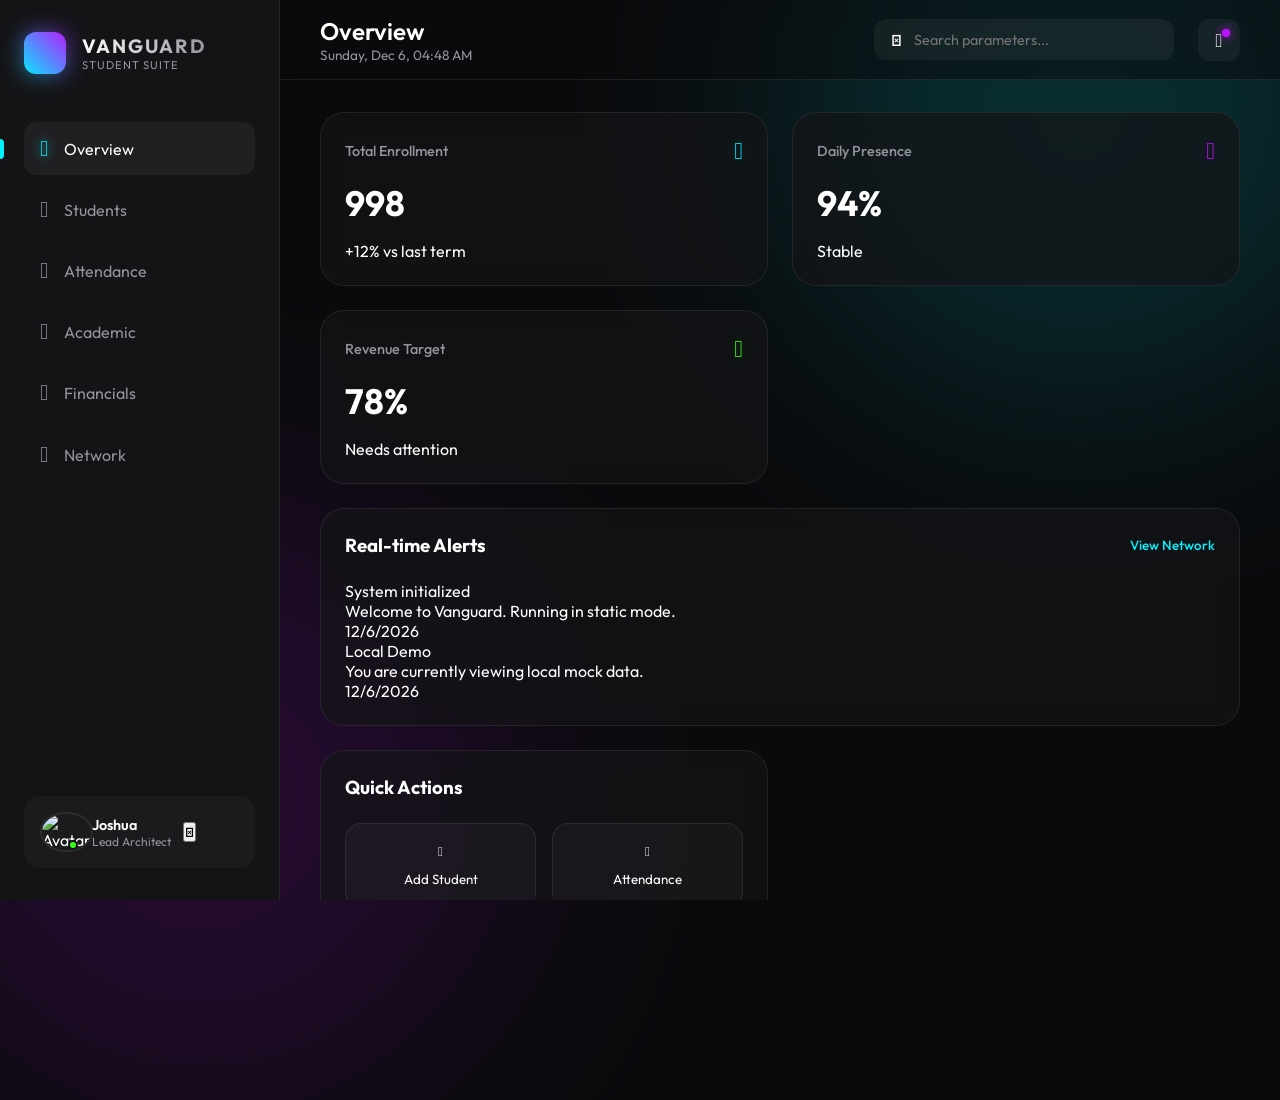
==== index.html @ 593d057b "chore: add root index.html redirect to app for GitHub Pages" ====
<!DOCTYPE html>
<html lang="en">
<head>
  <meta charset="UTF-8" />
  <meta name="viewport" content="width=device-width, initial-scale=1.0" />
  <title>Vanguard | Student Ecosystem</title>
  <meta http-equiv="refresh" content="0; url=./public/index.html" />
  <script>location.replace("./public/index.html");</script>
  <style>
    html, body { margin: 0; height: 100%; background: #0a0a0c; color: #00f2ff;
      font-family: system-ui, sans-serif; display: grid; place-items: center; }
    a { color: #00f2ff; }
  </style>
</head>
<body>
  <p>Loading Vanguard… <a href="./public/index.html">continue</a></p>
</body>
</html>
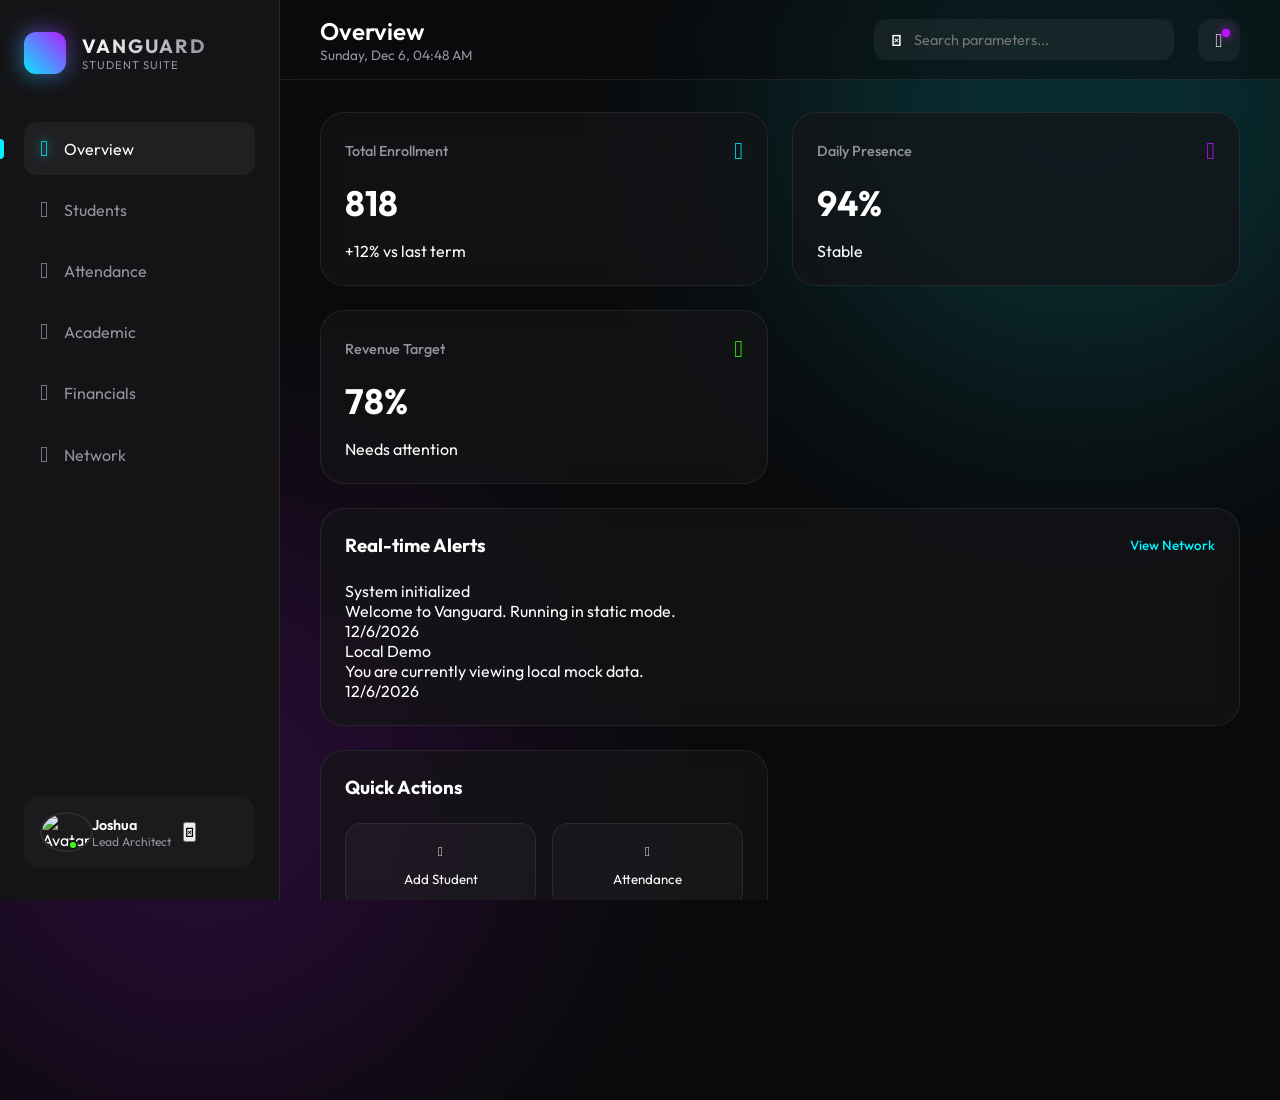
==== commit 49793ba9: "chore: serve full app at repo root for GitHub Pages" ====
--- a/index.html
+++ b/index.html
@@ -1,18 +1,289 @@
 <!DOCTYPE html>
 <html lang="en">
 <head>
-  <meta charset="UTF-8" />
-  <meta name="viewport" content="width=device-width, initial-scale=1.0" />
-  <title>Vanguard | Student Ecosystem</title>
-  <meta http-equiv="refresh" content="0; url=./public/index.html" />
-  <script>location.replace("./public/index.html");</script>
-  <style>
-    html, body { margin: 0; height: 100%; background: #0a0a0c; color: #00f2ff;
-      font-family: system-ui, sans-serif; display: grid; place-items: center; }
-    a { color: #00f2ff; }
-  </style>
+    <meta charset="UTF-8">
+    <meta name="viewport" content="width=device-width, initial-scale=1.0, maximum-scale=1.0, user-scalable=no">
+    <title>Vanguard | Student Ecosystem</title>
+    <link rel="preconnect" href="https://fonts.googleapis.com">
+    <link rel="preconnect" href="https://fonts.gstatic.com" crossorigin>
+    <link href="https://fonts.googleapis.com/css2?family=Outfit:wght@300;400;500;600;700&family=JetBrains+Mono:wght@400;500&display=swap" rel="stylesheet">
+    <link rel="stylesheet" href="public/css/style.css">
+    <meta name="theme-color" content="#0a0a0c">
+    <link rel="manifest" href="public/manifest.json">
 </head>
 <body>
-  <p>Loading Vanguard… <a href="./public/index.html">continue</a></p>
+    <div class="app-container">
+        <!-- Background Elements -->
+        <div class="bg-glow bg-glow-1"></div>
+        <div class="bg-glow bg-glow-2"></div>
+        
+        <!-- Sidebar Navigation -->
+        <aside class="sidebar" id="sidebar">
+            <div class="brand">
+                <div class="logo">
+                    <div class="logo-inner"></div>
+                </div>
+                <div class="brand-text">
+                    <h1>VANGUARD</h1>
+                    <p>Student Suite</p>
+                </div>
+            </div>
+
+            <nav class="nav-menu">
+                <a href="#" class="nav-link active" data-view="dashboard">
+                    <span class="icon">󰕒</span>
+                    <span class="label">Overview</span>
+                    <div class="active-indicator"></div>
+                </a>
+                <a href="#" class="nav-link" data-view="students">
+                    <span class="icon">󰐊</span>
+                    <span class="label">Students</span>
+                    <div class="active-indicator"></div>
+                </a>
+                <a href="#" class="nav-link" data-view="attendance">
+                    <span class="icon">󰃭</span>
+                    <span class="label">Attendance</span>
+                    <div class="active-indicator"></div>
+                </a>
+                <a href="#" class="nav-link" data-view="performance">
+                    <span class="icon">󰓟</span>
+                    <span class="label">Academic</span>
+                    <div class="active-indicator"></div>
+                </a>
+                <a href="#" class="nav-link" data-view="finance">
+                    <span class="icon">󰇄</span>
+                    <span class="label">Financials</span>
+                    <div class="active-indicator"></div>
+                </a>
+                <a href="#" class="nav-link" data-view="communications">
+                    <span class="icon">󰭹</span>
+                    <span class="label">Network</span>
+                    <div class="active-indicator"></div>
+                </a>
+            </nav>
+
+            <div class="sidebar-user">
+                <div class="user-avatar">
+                    <img src="https://ui-avatars.com/api/?name=Admin&background=1a1a1c&color=00f2ff" alt="Avatar">
+                    <div class="status-dot"></div>
+                </div>
+                <div class="user-meta">
+                    <p class="name">Joshua</p>
+                    <p class="role">Lead Architect</p>
+                </div>
+                <button class="settings-btn">󰒓</button>
+            </div>
+        </aside>
+
+        <!-- Main Content Area -->
+        <main class="viewport">
+            <header class="top-bar">
+                <div class="view-info">
+                    <h2 id="view-title">Overview</h2>
+                    <p id="view-subtitle" class="timestamp"></p>
+                </div>
+                
+                <div class="top-actions">
+                    <div class="search-bar">
+                        <span class="search-icon">󰍉</span>
+                        <input type="text" placeholder="Search parameters...">
+                    </div>
+                    <button class="action-btn notification-btn">
+                        <span class="icon">󰂚</span>
+                        <span class="badge"></span>
+                    </button>
+                </div>
+            </header>
+
+            <section class="content-scroll" id="main-content">
+                <!-- Content will be dynamically injected here -->
+                <div id="view-dashboard" class="view-section active">
+                    <div class="dashboard-grid">
+                        <!-- Stats Cards -->
+                        <div class="stat-card glass animate-in">
+                            <div class="stat-header">
+                                <span class="stat-label">Total Enrollment</span>
+                                <span class="stat-icon neon-blue">󰐊</span>
+                            </div>
+                            <div class="stat-value" id="stat-total-students">0</div>
+                            <div class="stat-footer">
+                                <span class="trend positive">+12% vs last term</span>
+                            </div>
+                        </div>
+                        
+                        <div class="stat-card glass animate-in" style="--delay: 0.1s">
+                            <div class="stat-header">
+                                <span class="stat-label">Daily Presence</span>
+                                <span class="stat-icon neon-purple">󰃭</span>
+                            </div>
+                            <div class="stat-value" id="stat-attendance">0%</div>
+                            <div class="stat-footer">
+                                <span class="trend positive">Stable</span>
+                            </div>
+                        </div>
+
+                        <div class="stat-card glass animate-in" style="--delay: 0.2s">
+                            <div class="stat-header">
+                                <span class="stat-label">Revenue Target</span>
+                                <span class="stat-icon neon-green">󰇄</span>
+                            </div>
+                            <div class="stat-value" id="stat-fees">0%</div>
+                            <div class="stat-footer">
+                                <span class="trend warning">Needs attention</span>
+                            </div>
+                        </div>
+
+                        <!-- Main Dashboard Modules -->
+                        <div class="module-card glass wide animate-in" style="--delay: 0.3s">
+                            <div class="module-header">
+                                <h3>Real-time Alerts</h3>
+                                <button class="text-btn">View Network</button>
+                            </div>
+                            <div class="alerts-list" id="notices-list">
+                                <!-- Notices injected here -->
+                            </div>
+                        </div>
+
+                        <div class="module-card glass animate-in" style="--delay: 0.4s">
+                            <div class="module-header">
+                                <h3>Quick Actions</h3>
+                            </div>
+                            <div class="action-grid">
+                                <button class="quick-action">
+                                    <span class="action-icon">󰐊</span>
+                                    <span>Add Student</span>
+                                </button>
+                                <button class="quick-action">
+                                    <span class="action-icon">󰃭</span>
+                                    <span>Attendance</span>
+                                </button>
+                                <button class="quick-action">
+                                    <span class="action-icon">󰭹</span>
+                                    <span>Broadcast</span>
+                                </button>
+                                <button class="quick-action">
+                                    <span class="action-icon">󰇄</span>
+                                    <span>Invoicing</span>
+                                </button>
+                            </div>
+                        </div>
+                    </div>
+                </div>
+
+                <div id="view-students" class="view-section hidden">
+                    <div class="module-card glass">
+                        <div class="module-header">
+                            <h3>Student Directory</h3>
+                            <button class="primary-btn">Add New</button>
+                        </div>
+                        <div class="table-responsive">
+                            <table class="data-table" id="students-table">
+                                <thead>
+                                    <tr>
+                                        <th>Student</th>
+                                        <th>Roll No</th>
+                                        <th>Class</th>
+                                        <th>Status</th>
+                                        <th>Actions</th>
+                                    </tr>
+                                </thead>
+                                <tbody></tbody>
+                            </table>
+                        </div>
+                    </div>
+                </div>
+
+                <div id="view-attendance" class="view-section hidden">
+                    <div class="module-card glass">
+                        <div class="module-header">
+                            <h3>Attendance Register</h3>
+                            <input type="date" class="date-picker" id="attendance-date">
+                        </div>
+                        <div class="table-responsive">
+                            <table class="data-table" id="attendance-table">
+                                <thead>
+                                    <tr>
+                                        <th>Student</th>
+                                        <th>Date</th>
+                                        <th>Subject</th>
+                                        <th>Status</th>
+                                    </tr>
+                                </thead>
+                                <tbody></tbody>
+                            </table>
+                        </div>
+                    </div>
+                </div>
+
+                <div id="view-performance" class="view-section hidden">
+                    <div class="module-card glass">
+                        <div class="module-header">
+                            <h3>Academic Performance</h3>
+                            <select class="filter-select"><option>Mid Term</option></select>
+                        </div>
+                        <div class="table-responsive">
+                            <table class="data-table" id="marks-table">
+                                <thead>
+                                    <tr>
+                                        <th>Student ID</th>
+                                        <th>Subject</th>
+                                        <th>Marks</th>
+                                        <th>Grade</th>
+                                    </tr>
+                                </thead>
+                                <tbody></tbody>
+                            </table>
+                        </div>
+                    </div>
+                </div>
+
+                <div id="view-finance" class="view-section hidden">
+                    <div class="module-card glass">
+                        <div class="module-header">
+                            <h3>Financial Overview</h3>
+                            <button class="primary-btn">Generate Invoice</button>
+                        </div>
+                        <div class="table-responsive">
+                            <table class="data-table" id="fees-table">
+                                <thead>
+                                    <tr>
+                                        <th>Student ID</th>
+                                        <th>Total Amount</th>
+                                        <th>Paid</th>
+                                        <th>Due</th>
+                                        <th>Status</th>
+                                    </tr>
+                                </thead>
+                                <tbody></tbody>
+                            </table>
+                        </div>
+                    </div>
+                </div>
+
+                <div id="view-communications" class="view-section hidden">
+                    <div class="chat-container glass">
+                        <div class="chat-sidebar" id="chat-users">
+                            <!-- Users list -->
+                        </div>
+                        <div class="chat-main">
+                            <div class="chat-messages" id="chat-messages">
+                                <!-- Messages -->
+                            </div>
+                            <div class="chat-input-area">
+                                <input type="text" placeholder="Type a message..." class="chat-input">
+                                <button class="send-btn">Send</button>
+                            </div>
+                        </div>
+                    </div>
+                </div>
+            </section>
+        </main>
+    </div>
+
+    <!-- Components: Modals, Toasts -->
+    <div id="modal-container" class="hidden"></div>
+    <div id="toast-container"></div>
+
+    <script src="public/js/app.js"></script>
 </body>
 </html>
--- a/public/css/style.css
+++ b/public/css/style.css
@@ -0,0 +1,559 @@
+:root {
+    --bg-dark: #0a0a0c;
+    --bg-surface: #141417;
+    --bg-glass: rgba(20, 20, 23, 0.7);
+    --border-glass: rgba(255, 255, 255, 0.08);
+    
+    --neon-blue: #00f2ff;
+    --neon-purple: #bc13fe;
+    --neon-green: #39ff14;
+    --text-primary: #ffffff;
+    --text-secondary: #94949e;
+    
+    --sidebar-width: 280px;
+    --top-bar-height: 80px;
+    --transition-smooth: all 0.4s cubic-bezier(0.4, 0, 0.2, 1);
+}
+
+* {
+    margin: 0;
+    padding: 0;
+    box-sizing: border-box;
+    font-family: 'Outfit', sans-serif;
+    -webkit-tap-highlight-color: transparent;
+}
+
+body {
+    background-color: var(--bg-dark);
+    color: var(--text-primary);
+    overflow: hidden;
+    height: 100vh;
+    width: 100vw;
+}
+
+/* --- Layout Structure --- */
+.app-container {
+    display: flex;
+    height: 100vh;
+    position: relative;
+}
+
+.viewport {
+    flex: 1;
+    display: flex;
+    flex-direction: column;
+    height: 100vh;
+    overflow: hidden;
+    position: relative;
+    z-index: 2;
+}
+
+/* --- Background Glows --- */
+.bg-glow {
+    position: absolute;
+    width: 600px;
+    height: 600px;
+    border-radius: 50%;
+    filter: blur(120px);
+    opacity: 0.15;
+    z-index: 1;
+    pointer-events: none;
+}
+
+.bg-glow-1 {
+    top: -200px;
+    right: -100px;
+    background: var(--neon-blue);
+}
+
+.bg-glow-2 {
+    bottom: -200px;
+    left: -100px;
+    background: var(--neon-purple);
+}
+
+/* --- Sidebar --- */
+.sidebar {
+    width: var(--sidebar-width);
+    background: var(--bg-surface);
+    border-right: 1px solid var(--border-glass);
+    display: flex;
+    flex-direction: column;
+    padding: 2rem 1.5rem;
+    z-index: 10;
+    transition: var(--transition-smooth);
+}
+
+.brand {
+    display: flex;
+    align-items: center;
+    gap: 1rem;
+    margin-bottom: 3rem;
+}
+
+.logo {
+    width: 42px;
+    height: 42px;
+    background: linear-gradient(45deg, var(--neon-blue), var(--neon-purple));
+    border-radius: 12px;
+    display: flex;
+    align-items: center;
+    justify-content: center;
+    position: relative;
+}
+
+.logo::after {
+    content: '';
+    position: absolute;
+    inset: -2px;
+    background: inherit;
+    filter: blur(10px);
+    opacity: 0.5;
+    border-radius: inherit;
+}
+
+.brand-text h1 {
+    font-size: 1.2rem;
+    letter-spacing: 2px;
+    font-weight: 700;
+    background: linear-gradient(to right, #fff, #94949e);
+    -webkit-background-clip: text;
+    -webkit-text-fill-color: transparent;
+}
+
+.brand-text p {
+    font-size: 0.7rem;
+    color: var(--text-secondary);
+    text-transform: uppercase;
+    letter-spacing: 1px;
+}
+
+.nav-menu {
+    display: flex;
+    flex-direction: column;
+    gap: 0.5rem;
+    flex: 1;
+}
+
+.nav-link {
+    display: flex;
+    align-items: center;
+    gap: 1rem;
+    padding: 0.85rem 1rem;
+    color: var(--text-secondary);
+    text-decoration: none;
+    border-radius: 12px;
+    transition: var(--transition-smooth);
+    position: relative;
+}
+
+.nav-link .icon {
+    font-family: "Material Symbols Outlined";
+    font-size: 1.4rem;
+}
+
+.nav-link:hover, .nav-link.active {
+    color: var(--text-primary);
+    background: rgba(255, 255, 255, 0.05);
+}
+
+.nav-link.active .icon {
+    color: var(--neon-blue);
+    text-shadow: 0 0 10px var(--neon-blue);
+}
+
+.active-indicator {
+    position: absolute;
+    left: -1.5rem;
+    width: 4px;
+    height: 20px;
+    background: var(--neon-blue);
+    border-radius: 0 4px 4px 0;
+    opacity: 0;
+    transition: var(--transition-smooth);
+}
+
+.nav-link.active .active-indicator {
+    opacity: 1;
+}
+
+.sidebar-user {
+    margin-top: auto;
+    background: rgba(255, 255, 255, 0.03);
+    border-radius: 16px;
+    padding: 1rem;
+    display: flex;
+    align-items: center;
+    gap: 0.75rem;
+}
+
+.user-avatar {
+    position: relative;
+    width: 40px;
+    height: 40px;
+}
+
+.user-avatar img {
+    width: 100%;
+    height: 100%;
+    border-radius: 50%;
+    border: 2px solid var(--border-glass);
+}
+
+.status-dot {
+    position: absolute;
+    bottom: 2px;
+    right: 2px;
+    width: 10px;
+    height: 10px;
+    background: var(--neon-green);
+    border-radius: 50%;
+    border: 2px solid var(--bg-surface);
+}
+
+.user-meta .name { font-size: 0.9rem; font-weight: 600; }
+.user-meta .role { font-size: 0.75rem; color: var(--text-secondary); }
+
+/* --- Top Bar --- */
+.top-bar {
+    height: var(--top-bar-height);
+    padding: 0 2.5rem;
+    display: flex;
+    align-items: center;
+    justify-content: space-between;
+    backdrop-filter: blur(10px);
+    background: rgba(10, 10, 12, 0.5);
+    border-bottom: 1px solid var(--border-glass);
+}
+
+.view-info h2 { font-size: 1.5rem; font-weight: 600; }
+.timestamp { font-size: 0.85rem; color: var(--text-secondary); }
+
+.top-actions {
+    display: flex;
+    align-items: center;
+    gap: 1.5rem;
+}
+
+.search-bar {
+    background: rgba(255, 255, 255, 0.05);
+    border-radius: 12px;
+    padding: 0.6rem 1rem;
+    display: flex;
+    align-items: center;
+    gap: 0.75rem;
+    border: 1px solid transparent;
+    transition: var(--transition-smooth);
+    width: 300px;
+}
+
+.search-bar:focus-within {
+    border-color: var(--neon-blue);
+    background: rgba(255, 255, 255, 0.08);
+}
+
+.search-bar input {
+    background: transparent;
+    border: none;
+    color: #fff;
+    outline: none;
+    font-size: 0.9rem;
+    width: 100%;
+}
+
+.notification-btn {
+    position: relative;
+    width: 42px;
+    height: 42px;
+    border-radius: 12px;
+    background: rgba(255, 255, 255, 0.05);
+    border: none;
+    color: var(--text-primary);
+    cursor: pointer;
+    font-size: 1.2rem;
+}
+
+.notification-btn .badge {
+    position: absolute;
+    top: 10px;
+    right: 10px;
+    width: 8px;
+    height: 8px;
+    background: var(--neon-purple);
+    border-radius: 50%;
+    box-shadow: 0 0 10px var(--neon-purple);
+}
+
+/* --- Content Area --- */
+.content-scroll {
+    flex: 1;
+    overflow-y: auto;
+    padding: 2rem 2.5rem;
+}
+
+.dashboard-grid {
+    display: grid;
+    grid-template-columns: repeat(auto-fit, minmax(300px, 1fr));
+    gap: 1.5rem;
+}
+
+.glass {
+    background: var(--bg-glass);
+    backdrop-filter: blur(12px);
+    border: 1px solid var(--border-glass);
+    border-radius: 24px;
+    padding: 1.5rem;
+    transition: var(--transition-smooth);
+}
+
+.glass:hover {
+    border-color: rgba(255, 255, 255, 0.15);
+    transform: translateY(-5px);
+}
+
+.stat-card {
+    display: flex;
+    flex-direction: column;
+    gap: 1rem;
+}
+
+.stat-header {
+    display: flex;
+    justify-content: space-between;
+    align-items: center;
+}
+
+.stat-label { color: var(--text-secondary); font-size: 0.9rem; font-weight: 500; }
+.stat-icon { font-size: 1.5rem; }
+.stat-value { font-size: 2.2rem; font-weight: 700; }
+
+.neon-blue { color: var(--neon-blue); text-shadow: 0 0 15px rgba(0, 242, 255, 0.3); }
+.neon-purple { color: var(--neon-purple); text-shadow: 0 0 15px rgba(188, 19, 254, 0.3); }
+.neon-green { color: var(--neon-green); text-shadow: 0 0 15px rgba(57, 255, 20, 0.3); }
+
+.module-card.wide {
+    grid-column: span 2;
+}
+
+.module-header {
+    display: flex;
+    justify-content: space-between;
+    align-items: center;
+    margin-bottom: 1.5rem;
+}
+
+.action-grid {
+    display: grid;
+    grid-template-columns: 1fr 1fr;
+    gap: 1rem;
+}
+
+.quick-action {
+    background: rgba(255, 255, 255, 0.03);
+    border: 1px solid var(--border-glass);
+    border-radius: 16px;
+    padding: 1.25rem;
+    display: flex;
+    flex-direction: column;
+    align-items: center;
+    gap: 0.75rem;
+    color: var(--text-primary);
+    cursor: pointer;
+    transition: var(--transition-smooth);
+}
+
+.quick-action:hover {
+    background: rgba(255, 255, 255, 0.08);
+    border-color: var(--neon-blue);
+}
+
+/* --- Mobile Adaptations --- */
+@media (max-width: 1024px) {
+    .sidebar {
+        position: fixed;
+        left: -100%;
+        height: 100%;
+        box-shadow: 20px 0 50px rgba(0,0,0,0.5);
+    }
+    
+    .sidebar.active {
+        left: 0;
+    }
+    
+    .module-card.wide {
+        grid-column: span 1;
+    }
+    
+    .top-bar { padding: 0 1.5rem; }
+    .content-scroll { padding: 1.5rem; }
+}
+
+/* Animations */
+@keyframes fadeIn {
+    from { opacity: 0; transform: translateY(20px); }
+    to { opacity: 1; transform: translateY(0); }
+}
+
+.animate-in {
+    animation: fadeIn 0.6s ease-out forwards;
+    opacity: 0;
+    animation-delay: var(--delay, 0s);
+}
+
+/* Custom Icons (placeholder for actual icons) */
+.icon, .action-icon, .stat-icon {
+    font-family: Arial, sans-serif; /* Fallback */
+    display: inline-block;
+}
+
+/* --- Views & Navigation --- */
+.view-section {
+    display: none;
+    animation: fadeIn 0.4s ease-out;
+}
+
+.view-section.active {
+    display: block;
+}
+
+.hidden {
+    display: none !important;
+}
+
+/* --- Tables --- */
+.table-responsive {
+    overflow-x: auto;
+    margin-top: 1.5rem;
+}
+
+.data-table {
+    width: 100%;
+    border-collapse: collapse;
+    text-align: left;
+}
+
+.data-table th, .data-table td {
+    padding: 1rem;
+    border-bottom: 1px solid var(--border-glass);
+}
+
+.data-table th {
+    color: var(--text-secondary);
+    font-weight: 500;
+    font-size: 0.85rem;
+    text-transform: uppercase;
+    letter-spacing: 1px;
+}
+
+.data-table tr:hover td {
+    background: rgba(255, 255, 255, 0.02);
+}
+
+.status-badge {
+    padding: 0.3rem 0.8rem;
+    border-radius: 20px;
+    font-size: 0.8rem;
+    font-weight: 600;
+}
+
+.status-active, .status-present, .status-paid { background: rgba(57, 255, 20, 0.1); color: var(--neon-green); }
+.status-inactive, .status-absent, .status-unpaid { background: rgba(255, 50, 50, 0.1); color: #ff4444; }
+.status-late, .status-partial { background: rgba(255, 170, 0, 0.1); color: #ffaa00; }
+
+/* --- Buttons & Forms --- */
+.primary-btn {
+    background: var(--neon-blue);
+    color: var(--bg-dark);
+    border: none;
+    padding: 0.6rem 1.5rem;
+    border-radius: 8px;
+    font-weight: 600;
+    cursor: pointer;
+    transition: var(--transition-smooth);
+}
+
+.primary-btn:hover {
+    box-shadow: 0 0 15px rgba(0, 242, 255, 0.4);
+    transform: translateY(-2px);
+}
+
+.text-btn {
+    background: transparent;
+    border: none;
+    color: var(--neon-blue);
+    cursor: pointer;
+    font-weight: 500;
+}
+
+.date-picker, .filter-select, .chat-input {
+    background: rgba(255, 255, 255, 0.05);
+    border: 1px solid var(--border-glass);
+    color: #fff;
+    padding: 0.5rem 1rem;
+    border-radius: 8px;
+    outline: none;
+}
+
+/* --- Chat Interface --- */
+.chat-container {
+    display: flex;
+    height: 600px;
+    padding: 0;
+    overflow: hidden;
+}
+
+.chat-sidebar {
+    width: 250px;
+    border-right: 1px solid var(--border-glass);
+    padding: 1rem;
+    overflow-y: auto;
+}
+
+.chat-main {
+    flex: 1;
+    display: flex;
+    flex-direction: column;
+}
+
+.chat-messages {
+    flex: 1;
+    padding: 1.5rem;
+    overflow-y: auto;
+    display: flex;
+    flex-direction: column;
+    gap: 1rem;
+}
+
+.chat-message {
+    max-width: 70%;
+    padding: 1rem;
+    border-radius: 12px;
+    background: rgba(255, 255, 255, 0.05);
+}
+
+.chat-message.self {
+    align-self: flex-end;
+    background: rgba(0, 242, 255, 0.1);
+    border: 1px solid rgba(0, 242, 255, 0.2);
+}
+
+.chat-input-area {
+    padding: 1rem;
+    border-top: 1px solid var(--border-glass);
+    display: flex;
+    gap: 1rem;
+}
+
+.chat-input {
+    flex: 1;
+}
+
+.send-btn {
+    background: var(--neon-purple);
+    color: #fff;
+    border: none;
+    padding: 0.6rem 1.5rem;
+    border-radius: 8px;
+    font-weight: 600;
+    cursor: pointer;
+}
